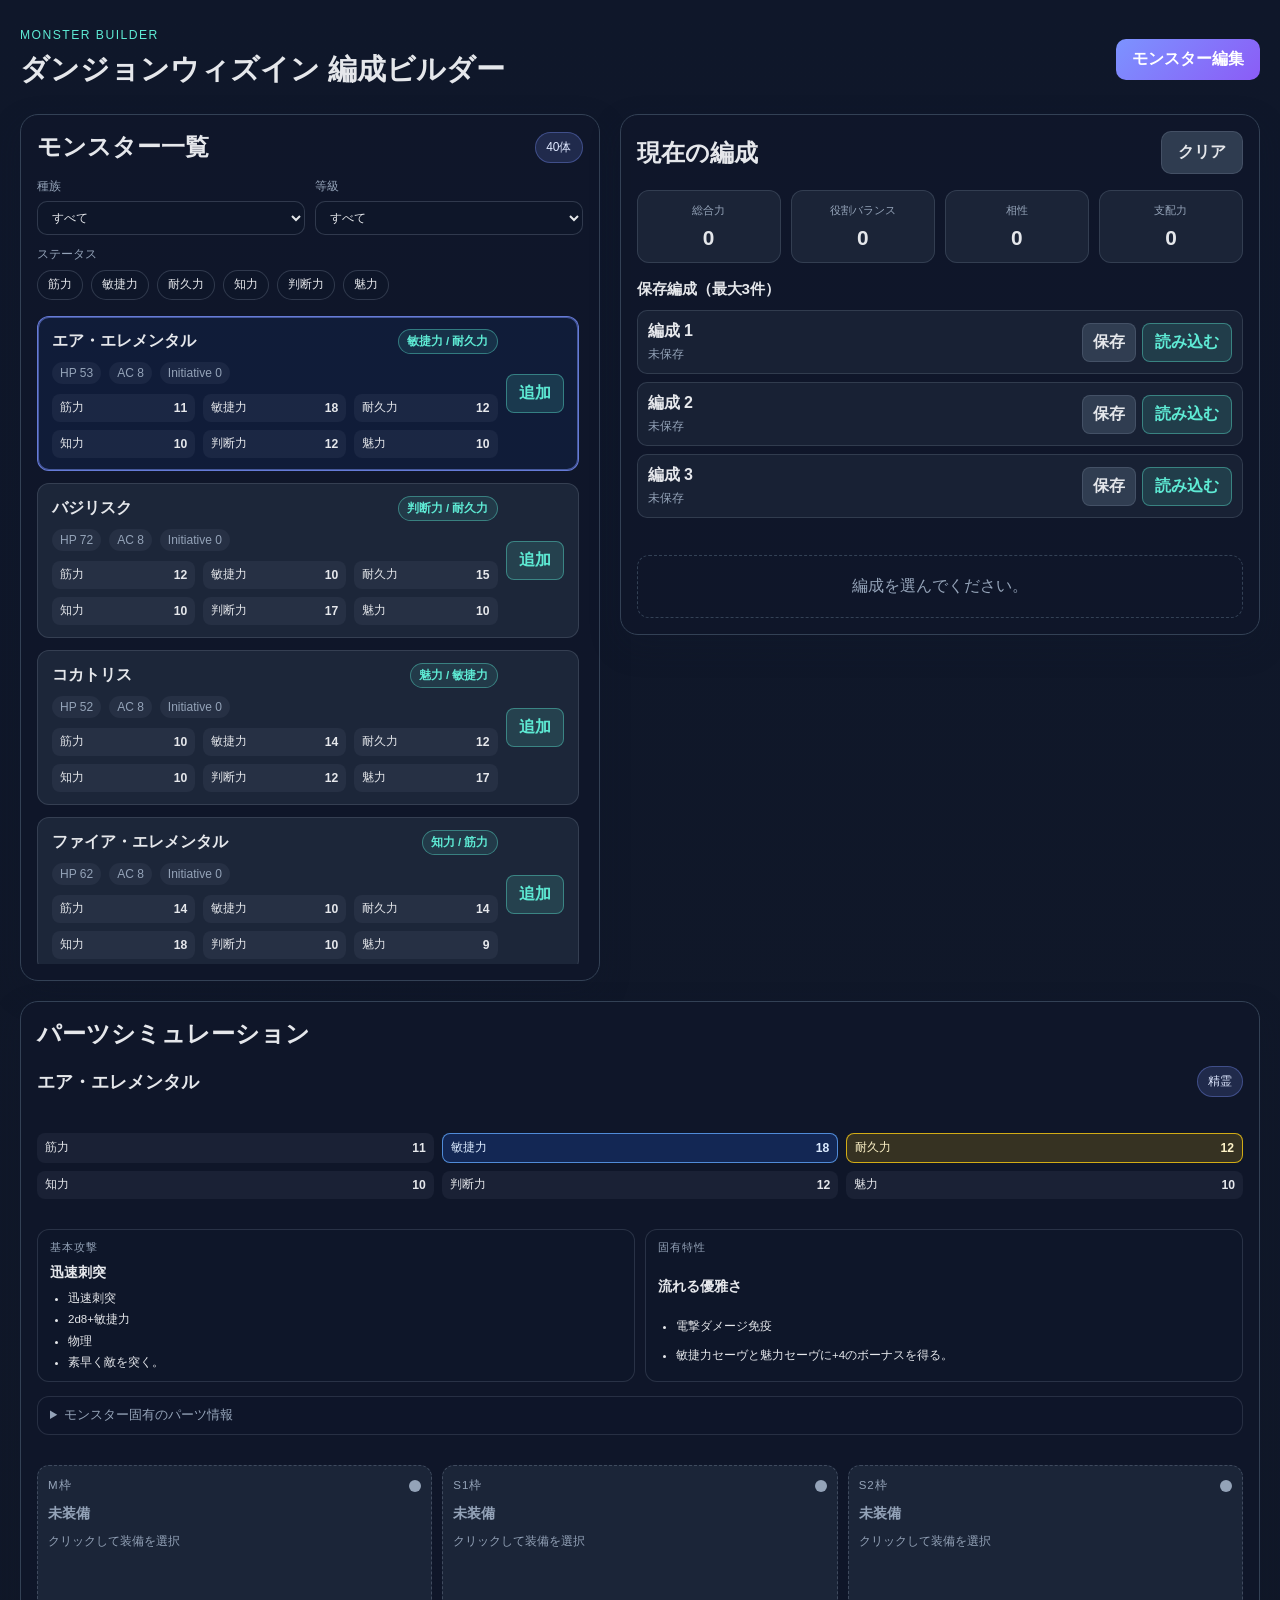
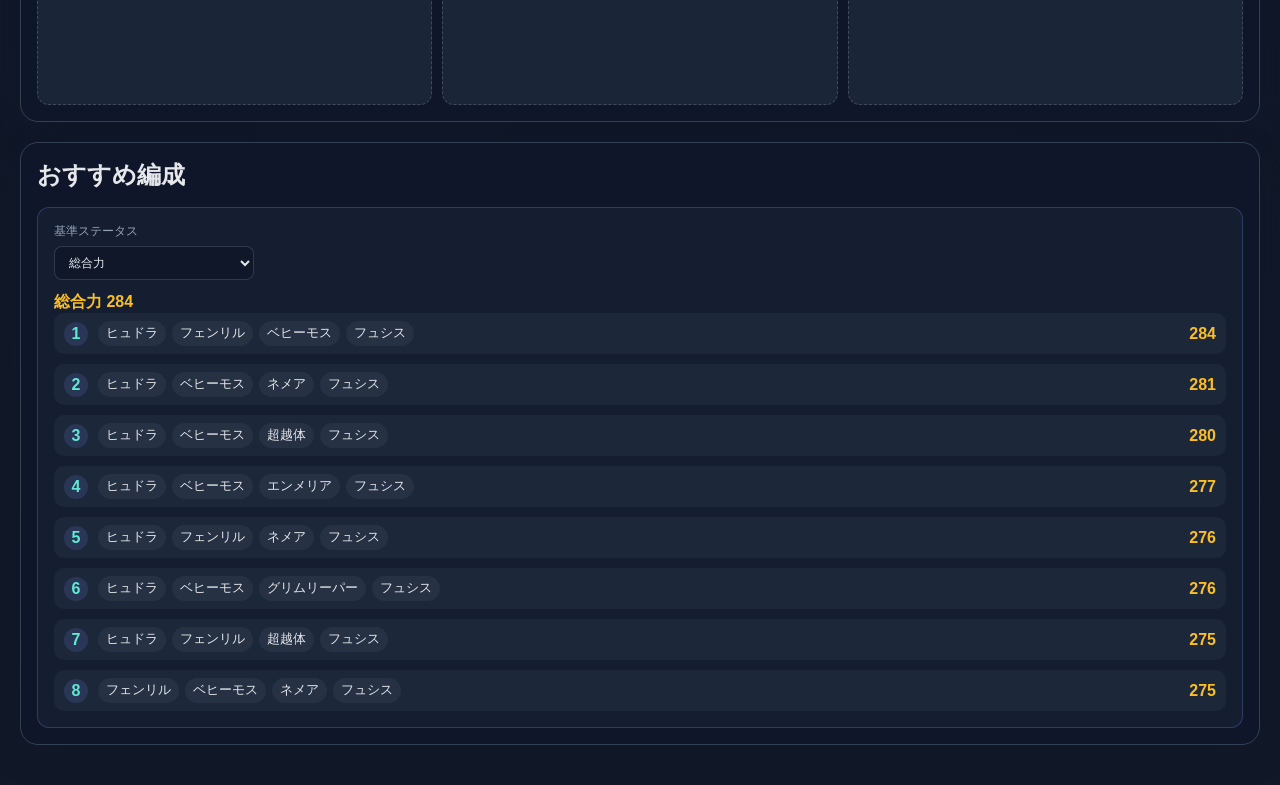
==== index.html @ 1ace2f13 "Add files via upload 初回コミット" ====
<!DOCTYPE html>
<html lang="ja">
  <head>
    <meta charset="UTF-8" />
    <meta name="viewport" content="width=device-width, initial-scale=1.0" />
    <title>ダンジョンウィズイン 編成ビルダー</title>
    <link rel="stylesheet" href="styles.css" />
  </head>
  <body>
    <div class="page-shell">
      <header class="topbar">
        <div>
          <p class="eyebrow">Monster Builder</p>
          <h1>ダンジョンウィズイン 編成ビルダー</h1>
        </div>
        <a href="monster-editor.html" class="primary-btn editor-link">モンスター編集</a>
      </header>

      <main class="layout">
        <section class="panel roster-panel">
          <div class="panel-header">
            <h2>モンスター一覧</h2>
            <span id="roster-count" class="badge">0体</span>
          </div>
          <div class="roster-filters">
            <label class="filter-control">
              <span>種族</span>
              <select id="race-filter">
                <option value="all">すべて</option>
              </select>
            </label>
            <label class="filter-control">
              <span>等級</span>
              <select id="rank-filter">
                <option value="all">すべて</option>
              </select>
            </label>
          </div>
          <div class="stat-filter-box">
            <div class="stat-filter-label">ステータス</div>
            <div id="stat-filter-list" class="stat-filter-list"></div>
          </div>
          <div id="unit-list" class="unit-list"></div>
        </section>

        <section class="panel team-panel">
          <div class="panel-header">
            <h2>現在の編成</h2>
            <button id="clear-btn" class="ghost-btn">クリア</button>
          </div>

          <div class="summary-grid">
            <div class="summary-item">
              <span>総合力</span>
              <strong id="team-score">0</strong>
            </div>
            <div class="summary-item">
              <span>役割バランス</span>
              <strong id="team-balance">0</strong>
            </div>
            <div class="summary-item">
              <span>相性</span>
              <strong id="team-synergy">0</strong>
            </div>
            <div class="summary-item">
              <span>支配力</span>
              <strong id="team-control">0</strong>
            </div>
          </div>

          <div class="formation-saves">
            <h3>保存編成（最大3件）</h3>
            <div id="formation-save-list" class="formation-save-list"></div>
            <p id="formation-save-status" class="formation-save-status" role="status" aria-live="polite"></p>
          </div>

          <div id="team-list" class="team-list"></div>
        </section>

        <section class="panel sim-panel">
          <div class="panel-header">
            <h2>パーツシミュレーション</h2>
          </div>
          <div id="part-simulator" class="part-simulator"></div>
        </section>

        <div id="part-selector-modal" class="modal-backdrop hidden" aria-hidden="true"></div>

        <section class="panel suggestion-panel">
          <div class="panel-header">
            <h2>おすすめ編成</h2>
          </div>
          <div id="suggestion-result" class="suggestion-box">
            まだ候補がありません。
          </div>
        </section>
      </main>
    </div>

    <script src="rank5-data.js"></script>
    <script src="rank6-data.js"></script>
    <script src="rank7-data.js"></script>
    <script src="rank8-data.js"></script>
    <script src="rank9-data.js"></script>
    <script src="app.js"></script>
  </body>
</html>
---- styles.css ----
:root {
  --bg: #101827;
  --bg-soft: #1f2937;
  --panel: #172033;
  --panel-strong: #1d2a3d;
  --line: #334155;
  --text: #e5e7eb;
  --muted: #94a3b8;
  --primary: #7c93ff;
  --primary-2: #5eead4;
  --danger: #f87171;
  --warning: #fbbf24;
  --shadow: rgba(15, 23, 42, 0.25);
}

* {
  box-sizing: border-box;
}

body {
  margin: 0;
  font-family: "Segoe UI", "Hiragino Sans", "Yu Gothic", sans-serif;
  background: linear-gradient(180deg, #0f172a 0%, #111827 100%);
  color: var(--text);
}

button {
  border: none;
  cursor: pointer;
  font: inherit;
}

.page-shell {
  max-width: 1320px;
  margin: 0 auto;
  padding: 28px 20px 40px;
}

.topbar {
  display: flex;
  justify-content: space-between;
  align-items: center;
  gap: 12px;
  margin-bottom: 24px;
}

.eyebrow {
  margin: 0 0 8px;
  color: var(--primary-2);
  font-size: 0.76rem;
  letter-spacing: 0.12em;
  text-transform: uppercase;
}

h1,
h2,
h3,
p {
  margin: 0;
}

h1 {
  font-size: clamp(1.8rem, 2vw, 2.5rem);
}

.layout {
  display: grid;
  grid-template-columns: minmax(0, 0.95fr) minmax(0, 1.05fr);
  gap: 20px;
  align-items: start;
}

.panel {
  min-width: 0;
  background: rgba(15, 23, 42, 0.82);
  border: 1px solid var(--line);
  border-radius: 18px;
  padding: 16px;
  box-shadow: 0 12px 30px var(--shadow);
}

.sim-panel,
.suggestion-panel {
  grid-column: 1 / -1;
}

.panel-header {
  display: flex;
  justify-content: space-between;
  align-items: center;
  margin-bottom: 16px;
}

.roster-filters {
  display: grid;
  grid-template-columns: repeat(2, minmax(0, 1fr));
  gap: 10px;
  margin-bottom: 12px;
}

.stat-filter-box {
  margin-bottom: 16px;
}

.stat-filter-label {
  color: var(--muted);
  font-size: 0.72rem;
  margin-bottom: 8px;
}

.stat-filter-list {
  display: flex;
  flex-wrap: wrap;
  gap: 8px;
}

.stat-chip {
  padding: 6px 10px;
  border-radius: 999px;
  border: 1px solid rgba(148, 163, 184, 0.25);
  background: rgba(15, 23, 42, 0.9);
  color: var(--text);
  font-size: 0.74rem;
}

.stat-chip.selected {
  background: rgba(124, 147, 255, 0.2);
  border-color: rgba(124, 147, 255, 0.5);
  color: #dfe8ff;
}

.filter-control {
  display: flex;
  flex-direction: column;
  gap: 6px;
  color: var(--muted);
  font-size: 0.74rem;
}

.filter-control select {
  width: 100%;
  background: rgba(15, 23, 42, 0.9);
  border: 1px solid rgba(148, 163, 184, 0.25);
  border-radius: 10px;
  color: var(--text);
  padding: 8px 10px;
  font: inherit;
}

.badge {
  display: inline-flex;
  align-items: center;
  justify-content: center;
  background: rgba(124, 147, 255, 0.16);
  border: 1px solid rgba(124, 147, 255, 0.35);
  color: #dfe8ff;
  border-radius: 999px;
  padding: 6px 10px;
  font-size: 0.75rem;
}

.unit-list,
.team-list {
  display: grid;
  gap: 12px;
}

.unit-list {
  max-height: 72vh;
  overflow-y: auto;
  padding-right: 4px;
}

.unit-card,
.team-member,
.part-card {
  background: rgba(30, 41, 59, 0.9);
  border: 1px solid rgba(148, 163, 184, 0.2);
  border-radius: 12px;
  padding: 12px 14px;
}

.unit-card {
  display: grid;
  grid-template-columns: 1fr auto;
  gap: 8px;
  align-items: center;
}

.unit-card.active,
.team-member.active {
  border-color: rgba(124, 147, 255, 0.8);
  box-shadow: inset 0 0 0 1px rgba(124, 147, 255, 0.5);
  background: rgba(37, 99, 235, 0.08);
}

.unit-head {
  display: flex;
  justify-content: space-between;
  align-items: center;
  gap: 12px;
  margin-bottom: 8px;
}

.unit-name {
  font-weight: 700;
  font-size: 1rem;
}

.role-pill {
  display: inline-flex;
  align-items: center;
  border-radius: 999px;
  padding: 4px 8px;
  font-size: 0.72rem;
  font-weight: 600;
  background: rgba(94, 234, 212, 0.1);
  border: 1px solid rgba(94, 234, 212, 0.4);
  color: var(--primary-2);
}

.unit-stats {
  display: flex;
  flex-wrap: wrap;
  gap: 8px;
  color: var(--muted);
  font-size: 0.75rem;
}

.unit-stats span {
  background: rgba(148, 163, 184, 0.08);
  border-radius: 999px;
  padding: 4px 8px;
}

.ability-grid {
  display: grid;
  grid-template-columns: repeat(3, minmax(0, 1fr));
  gap: 8px;
  margin-top: 10px;
}

.ability-item {
  display: flex;
  justify-content: space-between;
  align-items: center;
  gap: 8px;
  padding: 6px 8px;
  border-radius: 8px;
  background: rgba(148, 163, 184, 0.08);
  color: var(--text);
  font-size: 0.74rem;
}

.ability-item.top-stat {
  border: 1px solid rgba(96, 165, 250, 0.8);
  background: rgba(37, 99, 235, 0.22);
  color: #dbeafe;
}

.ability-item.second-stat {
  border: 1px solid rgba(250, 204, 21, 0.8);
  background: rgba(234, 179, 8, 0.18);
  color: #fef3c7;
}

.ability-item strong {
  font-size: 0.76rem;
}

.primary-btn,
.ghost-btn,
.add-btn,
.remove-btn {
  transition: transform 0.2s ease, opacity 0.2s ease;
}

.primary-btn,
.ghost-btn {
  padding: 10px 16px;
  border-radius: 10px;
  font-weight: 600;
}

.editor-link {
  display: inline-flex;
  align-items: center;
  justify-content: center;
  text-decoration: none;
}

.topbar-actions {
  display: flex;
  flex-wrap: wrap;
  justify-content: flex-end;
  gap: 10px;
  align-items: center;
}

.data-transfer-status {
  min-height: 1.2em;
  margin: -12px 0 16px;
  color: var(--primary-2);
  font-size: 0.85rem;
}

.data-transfer-status.error {
  color: #fecaca;
}

.small-btn {
  padding: 7px 10px;
  border-radius: 8px;
}

.editor-layout {
  display: grid;
  grid-template-columns: 280px minmax(0, 1fr);
  gap: 20px;
}

.editor-sidebar,
.editor-main {
  min-height: 500px;
}

.monster-list {
  display: grid;
  gap: 10px;
}

.monster-list-item {
  width: 100%;
  text-align: left;
  background: rgba(30, 41, 59, 0.9);
  border: 1px solid rgba(148, 163, 184, 0.2);
  border-radius: 10px;
  padding: 10px 12px;
  color: var(--text);
  display: grid;
  gap: 4px;
}

.monster-list-item.selected {
  border-color: rgba(124, 147, 255, 0.8);
  background: rgba(37, 99, 235, 0.12);
}

.monster-list-item small {
  color: var(--muted);
}

.editor-form {
  display: grid;
  gap: 18px;
}

.editor-form-grid {
  display: grid;
  grid-template-columns: repeat(2, minmax(0, 1fr));
  gap: 12px;
}

.editor-form-grid.six-col {
  grid-template-columns: repeat(3, minmax(0, 1fr));
}

.editor-form label {
  display: grid;
  gap: 8px;
  color: var(--muted);
  font-size: 0.74rem;
}

.editor-form input,
.editor-form textarea,
.editor-form select {
  width: 100%;
  background: rgba(15, 23, 42, 0.9);
  border: 1px solid rgba(148, 163, 184, 0.25);
  border-radius: 10px;
  color: var(--text);
  padding: 9px 10px;
  font: inherit;
  resize: vertical;
}

.editor-form .full-width {
  grid-column: 1 / -1;
}

.editor-section {
  border: 1px solid rgba(148, 163, 184, 0.2);
  border-radius: 12px;
  background: rgba(15, 23, 42, 0.7);
  padding: 14px;
  display: grid;
  gap: 12px;
}

.editor-section h3,
.part-editor-block h5 {
  margin: 0;
}

.part-editor-block {
  display: grid;
  gap: 8px;
  border-top: 1px solid rgba(148, 163, 184, 0.18);
  margin-top: 8px;
  padding-top: 14px;
}

.parts-editor-grid {
  display: grid;
  grid-template-columns: minmax(0, 1fr);
  gap: 18px;
}

.part-block {
  display: grid;
  gap: 8px;
}

.part-fields-grid {
  grid-template-columns: repeat(2, minmax(0, 1fr));
}

.part-input-section {
  display: grid;
  gap: 8px;
}

.part-input-header {
  display: flex;
  align-items: center;
  justify-content: space-between;
  gap: 10px;
}

.part-dynamic-rows,
.part-damage-rows,
.part-extra-list {
  display: grid;
  gap: 8px;
}

.part-dynamic-row {
  display: grid;
  grid-template-columns: minmax(0, 1fr) minmax(90px, 0.45fr) auto;
  align-items: center;
  gap: 8px;
}

.part-damage-row {
  display: grid;
  gap: 8px;
  border: 1px solid rgba(148, 163, 184, 0.16);
  border-radius: 10px;
  padding: 10px;
}

.part-effect-row {
  display: grid;
  grid-template-columns: minmax(0, 1fr) minmax(0, 0.6fr) auto;
  align-items: end;
  gap: 8px;
}

.part-effect-row label:only-of-type {
  grid-column: 1 / -2;
}

.part-input-hint {
  margin: 0;
  color: var(--muted);
  font-size: 0.75rem;
}

.part-extra-fields {
  border-top: 1px solid rgba(148, 163, 184, 0.16);
  padding-top: 10px;
}

.part-extra-fields summary {
  cursor: pointer;
  color: var(--muted);
  font-size: 0.8rem;
}

.part-extra-list {
  margin: 10px 0;
}

.part-extra-row {
  display: grid;
  grid-template-columns: minmax(100px, 0.7fr) minmax(100px, 0.6fr) minmax(0, 1fr) auto;
  align-items: start;
  gap: 8px;
}

.part-extra-row [aria-invalid="true"] {
  border-color: #f87171;
}

.hidden {
  display: none !important;
}

.primary-btn {
  background: linear-gradient(135deg, var(--primary), #8b5cf6);
  color: white;
}

.ghost-btn {
  background: rgba(51, 65, 85, 0.9);
  color: var(--text);
  border: 1px solid rgba(148, 163, 184, 0.2);
}

.add-btn,
.remove-btn {
  padding: 8px 12px;
  border-radius: 8px;
  font-weight: 600;
}

.add-btn {
  background: rgba(94, 234, 212, 0.14);
  color: var(--primary-2);
  border: 1px solid rgba(94, 234, 212, 0.4);
}

.remove-btn {
  background: rgba(248, 113, 113, 0.1);
  color: #fecaca;
  border: 1px solid rgba(248, 113, 113, 0.35);
}

.primary-btn:hover,
.ghost-btn:hover,
.add-btn:hover,
.remove-btn:hover {
  transform: translateY(-1px);
}

.summary-grid {
  display: grid;
  grid-template-columns: repeat(4, minmax(0, 1fr));
  gap: 10px;
  margin-bottom: 16px;
}

.summary-item {
  background: rgba(30, 41, 59, 0.8);
  border: 1px solid rgba(148, 163, 184, 0.2);
  border-radius: 12px;
  padding: 12px 10px;
  text-align: center;
}

.summary-item span {
  display: block;
  font-size: 0.7rem;
  color: var(--muted);
  margin-bottom: 8px;
}

.summary-item strong {
  font-size: 1.3rem;
}

.formation-saves {
  margin-bottom: 16px;
}

.formation-saves h3 {
  margin: 0 0 10px;
  font-size: 0.95rem;
}

.formation-save-list {
  display: grid;
  gap: 8px;
}

.formation-save-slot {
  display: flex;
  justify-content: space-between;
  align-items: center;
  gap: 12px;
  padding: 10px;
  border: 1px solid rgba(148, 163, 184, 0.2);
  border-radius: 10px;
  background: rgba(30, 41, 59, 0.65);
}

.formation-save-details {
  display: flex;
  flex-direction: column;
  gap: 4px;
  min-width: 0;
}

.formation-save-details span,
.formation-save-status {
  color: var(--muted);
  font-size: 0.75rem;
}

.formation-save-details span {
  overflow-wrap: anywhere;
}

.formation-save-actions {
  display: flex;
  flex-shrink: 0;
  gap: 6px;
}

.formation-save-status {
  min-height: 1.1em;
  margin: 8px 0 0;
}

.formation-save-status.error {
  color: #fecaca;
}

.team-member {
  display: flex;
  justify-content: space-between;
  align-items: center;
  gap: 10px;
}

.member-meta {
  display: flex;
  flex-direction: column;
  gap: 4px;
}

.member-role {
  color: var(--muted);
  font-size: 0.75rem;
}

.empty-team {
  padding: 20px 14px;
  border: 1px dashed var(--line);
  border-radius: 12px;
  color: var(--muted);
  text-align: center;
}

.part-simulator {
  display: grid;
  gap: 14px;
}

.monster-sim-header {
  display: flex;
  justify-content: space-between;
  align-items: center;
  gap: 12px;
  margin-bottom: 12px;
}

.monster-sim-name {
  font-size: 1.1rem;
  font-weight: 700;
}

.feature-blocks {
  display: grid;
  grid-template-columns: repeat(2, minmax(0, 1fr));
  gap: 10px;
  margin-top: 16px;
}

.feature-card {
  background: rgba(15, 23, 42, 0.9);
  border: 1px solid rgba(148, 163, 184, 0.2);
  border-radius: 12px;
  padding: 10px 12px;
  display: grid;
  gap: 8px;
}

.feature-title {
  color: var(--muted);
  font-size: 0.7rem;
  letter-spacing: 0.08em;
  text-transform: uppercase;
}

.feature-name {
  font-size: 0.9rem;
  font-weight: 700;
}

.feature-list {
  margin: 0;
  padding-left: 18px;
  display: grid;
  gap: 4px;
  color: var(--text);
  font-size: 0.72rem;
  line-height: 1.5;
}

.native-parts {
  border: 1px solid rgba(148, 163, 184, 0.18);
  border-radius: 12px;
  background: rgba(15, 23, 42, 0.55);
}

.native-parts > summary {
  padding: 10px 12px;
  color: var(--muted);
  font-size: 0.8rem;
  cursor: pointer;
}

.native-parts-content {
  display: grid;
  gap: 12px;
  padding: 0 12px 12px;
}

.native-part-group {
  display: grid;
  gap: 8px;
}

.native-part-group h4 {
  margin: 0;
  color: var(--primary-2);
  font-size: 0.78rem;
}

.native-part-card {
  display: grid;
  gap: 8px;
  padding: 10px;
  border: 1px solid rgba(148, 163, 184, 0.14);
  border-radius: 10px;
  background: rgba(30, 41, 59, 0.52);
}

.native-part-card h5 {
  margin: 0;
  font-size: 0.82rem;
}

.native-part-field {
  display: grid;
  grid-template-columns: 52px minmax(0, 1fr);
  gap: 8px;
  color: var(--text);
  font-size: 0.74rem;
  line-height: 1.5;
}

.native-part-field > span {
  color: var(--muted);
}

.native-part-field p {
  margin: 0 0 4px;
}

.native-part-field p:last-child {
  margin-bottom: 0;
}

.native-part-tags {
  display: flex;
  flex-wrap: wrap;
  gap: 5px;
}

.native-part-empty {
  color: var(--muted);
  font-size: 0.74rem;
}

.slot-row {
  display: grid;
  grid-template-columns: 1fr 1fr 1fr;
  gap: 10px;
  margin-top: 16px;
}

.slot-button {
  min-height: 240px;
  border: 1px dashed rgba(124, 147, 255, 0.5);
  border-radius: 12px;
  background: rgba(15, 23, 42, 0.9);
  color: var(--text);
  text-align: left;
  padding: 12px 10px;
  display: flex;
  flex-direction: column;
  justify-content: flex-start;
  gap: 10px;
  cursor: pointer;
}

.slot-head-row {
  display: flex;
  align-items: center;
  justify-content: space-between;
  gap: 10px;
}

.slot-label {
  color: var(--muted);
  font-size: 0.72rem;
  letter-spacing: 0.08em;
}

.slot-name {
  font-size: 0.9rem;
  font-weight: 700;
  line-height: 1.4;
}

.slot-detail-box,
.slot-tag-box {
  display: grid;
  gap: 6px;
}

.slot-detail-label {
  color: var(--muted);
  font-size: 0.68rem;
  letter-spacing: 0.05em;
}

.slot-detail-list {
  margin: 0;
  padding-left: 18px;
  color: var(--text);
  font-size: 0.72rem;
  line-height: 1.5;
  display: grid;
  gap: 3px;
}

.slot-empty-note {
  color: var(--muted);
  font-size: 0.74rem;
  line-height: 1.5;
}

.tag-list {
  display: flex;
  flex-wrap: wrap;
  gap: 6px;
}

.tag-item {
  display: inline-flex;
  align-items: center;
  padding: 3px 7px;
  border-radius: 999px;
  background: rgba(148, 163, 184, 0.08);
  border: 1px solid rgba(148, 163, 184, 0.18);
  color: var(--text);
  font-size: 0.68rem;
}

.slot-button.empty {
  border-style: dashed;
  color: var(--muted);
}

.slot-button.blue {
  border-color: rgba(96, 165, 250, 0.8);
  background: rgba(37, 99, 235, 0.12);
}

.slot-button.yellow {
  border-color: rgba(250, 204, 21, 0.8);
  background: rgba(234, 179, 8, 0.12);
}

.slot-button.red {
  border-color: rgba(248, 113, 113, 0.8);
  background: rgba(239, 68, 68, 0.12);
}

.slot-button.neutral {
  border-color: rgba(148, 163, 184, 0.3);
  background: rgba(30, 41, 59, 0.85);
}

.slot-color-dot {
  width: 12px;
  height: 12px;
  border-radius: 50%;
  display: inline-block;
}

.slot-color-dot.blue { background: #60a5fa; }
.slot-color-dot.yellow { background: #facc15; }
.slot-color-dot.red { background: #f87171; }
.slot-color-dot.neutral { background: #94a3b8; }

.modal-backdrop {
  position: fixed;
  inset: 0;
  background: rgba(15, 23, 42, 0.72);
  display: flex;
  align-items: center;
  justify-content: center;
  padding: 24px;
  z-index: 100;
}

.modal-backdrop.hidden {
  display: none;
}

.modal-panel {
  width: min(820px, 92vw);
  max-height: 82vh;
  overflow: auto;
  background: rgba(15, 23, 42, 0.98);
  border: 1px solid rgba(148, 163, 184, 0.25);
  border-radius: 18px;
  box-shadow: 0 20px 50px rgba(15, 23, 42, 0.55);
  padding: 18px;
}

.modal-header {
  display: flex;
  justify-content: space-between;
  align-items: center;
  gap: 12px;
  margin-bottom: 16px;
}

.modal-header h3 {
  margin: 0;
  font-size: 1.1rem;
}

.part-sort-controls {
  display: flex;
  flex-wrap: wrap;
  align-items: center;
  gap: 8px;
  margin: -4px 0 14px;
}

.part-sort-label {
  color: var(--muted);
  font-size: 0.78rem;
  margin-right: 2px;
}

.part-sort-button,
.part-sort-reset {
  border: 1px solid rgba(148, 163, 184, 0.28);
  border-radius: 999px;
  padding: 6px 10px;
  background: rgba(51, 65, 85, 0.65);
  color: var(--text);
  font-size: 0.76rem;
  cursor: pointer;
}

.part-sort-button.active {
  border-color: rgba(96, 165, 250, 0.85);
  background: rgba(37, 99, 235, 0.28);
  color: #dbeafe;
}

.part-sort-reset {
  color: var(--muted);
}

.close-btn {
  background: rgba(51, 65, 85, 0.9);
  color: var(--text);
  border: 1px solid rgba(148, 163, 184, 0.2);
  border-radius: 8px;
  padding: 8px 10px;
}

.part-modal-list {
  display: grid;
  grid-template-columns: repeat(auto-fit, minmax(220px, 1fr));
  gap: 12px;
}

.part-card {
  border: 1px solid rgba(148, 163, 184, 0.25);
  background: rgba(15, 23, 42, 0.9);
  border-radius: 12px;
  padding: 12px 14px;
}

.part-card.blue {
  border-color: rgba(96, 165, 250, 0.8);
  background: rgba(37, 99, 235, 0.12);
}

.part-card.yellow {
  border-color: rgba(250, 204, 21, 0.8);
  background: rgba(234, 179, 8, 0.12);
}

.part-card.red {
  border-color: rgba(248, 113, 113, 0.8);
  background: rgba(239, 68, 68, 0.12);
}

.part-card.neutral {
  border-color: rgba(148, 163, 184, 0.3);
  background: rgba(30, 41, 59, 0.85);
}

.part-card-header {
  display: flex;
  justify-content: space-between;
  align-items: center;
  gap: 8px;
  margin-bottom: 8px;
}

.part-card-header strong {
  font-size: 0.95rem;
}

.part-fit {
  display: inline-flex;
  align-items: center;
  justify-content: center;
  min-width: 52px;
  padding: 4px 8px;
  border-radius: 999px;
  font-size: 0.7rem;
  font-weight: 700;
  color: white;
}

.part-card.blue .part-fit {
  background: rgba(59, 130, 246, 0.9);
}

.part-card.yellow .part-fit {
  background: rgba(234, 179, 8, 0.9);
  color: #1f2937;
}

.part-card.red .part-fit {
  background: rgba(239, 68, 68, 0.9);
}

.part-card.neutral .part-fit {
  background: rgba(148, 163, 184, 0.7);
}

.part-meta {
  display: flex;
  flex-wrap: wrap;
  gap: 6px;
  margin-bottom: 8px;
}

.part-badge {
  background: rgba(148, 163, 184, 0.08);
  border-radius: 999px;
  padding: 4px 8px;
  font-size: 0.68rem;
  color: var(--muted);
}

.part-picker-effects {
  display: grid;
  gap: 6px;
  margin-top: 10px;
  color: var(--text);
  font-size: 0.76rem;
  line-height: 1.5;
}

.part-picker-effects p {
  margin: 0;
}

.part-effects {
  margin: 0;
  padding-left: 18px;
  color: var(--text);
  font-size: 0.76rem;
  line-height: 1.5;
}

.part-card button {
  margin-top: 10px;
  width: 100%;
  border-radius: 8px;
  padding: 8px 10px;
  background: rgba(124, 147, 255, 0.14);
  color: #dfe8ff;
  border: 1px solid rgba(124, 147, 255, 0.35);
}

.suggestion-box {
  min-height: 220px;
  padding: 16px;
  border-radius: 12px;
  background: rgba(23, 32, 51, 0.85);
  border: 1px solid rgba(124, 147, 255, 0.25);
}

.suggestion-team {
  display: grid;
  gap: 10px;
}

.suggestion-member {
  display: flex;
  justify-content: space-between;
  align-items: center;
  padding: 8px 10px;
  border-radius: 10px;
  background: rgba(30, 41, 59, 0.9);
}

.score-highlight {
  color: var(--warning);
  font-weight: 700;
}

.suggestion-controls {
  display: flex;
  flex-direction: column;
  gap: 6px;
  margin-bottom: 12px;
  color: var(--muted);
  font-size: 0.74rem;
}

.suggestion-controls select {
  width: min(200px, 100%);
  background: rgba(15, 23, 42, 0.9);
  border: 1px solid rgba(148, 163, 184, 0.25);
  border-radius: 8px;
  color: var(--text);
  padding: 8px 10px;
  font: inherit;
}

.ranking-item {
  display: grid;
  grid-template-columns: auto 1fr auto;
  align-items: center;
  gap: 10px;
}

.ranking-rank {
  display: inline-flex;
  align-items: center;
  justify-content: center;
  width: 24px;
  height: 24px;
  border-radius: 50%;
  background: rgba(124, 147, 255, 0.14);
  color: var(--primary-2);
  font-weight: 700;
}

.suggestion-member-name-group {
  display: flex;
  flex-wrap: wrap;
  gap: 6px;
}

.suggestion-member-name {
  font-size: 0.8rem;
  color: var(--text);
  background: rgba(148, 163, 184, 0.08);
  border-radius: 999px;
  padding: 4px 8px;
}

.metric-value {
  color: var(--warning);
  font-weight: 700;
}

@media (max-width: 1200px) {
  .layout {
    grid-template-columns: 1fr;
  }

  .sim-panel,
  .suggestion-panel {
    grid-column: auto;
  }

  .topbar {
    flex-direction: column;
    align-items: flex-start;
  }
}

@media (max-width: 640px) {
  .parts-editor-grid,
  .part-fields-grid {
    grid-template-columns: 1fr;
  }

  .part-dynamic-row,
  .part-effect-row,
  .part-extra-row {
    grid-template-columns: minmax(0, 1fr);
  }

  .part-effect-row label:only-of-type {
    grid-column: 1;
  }
}
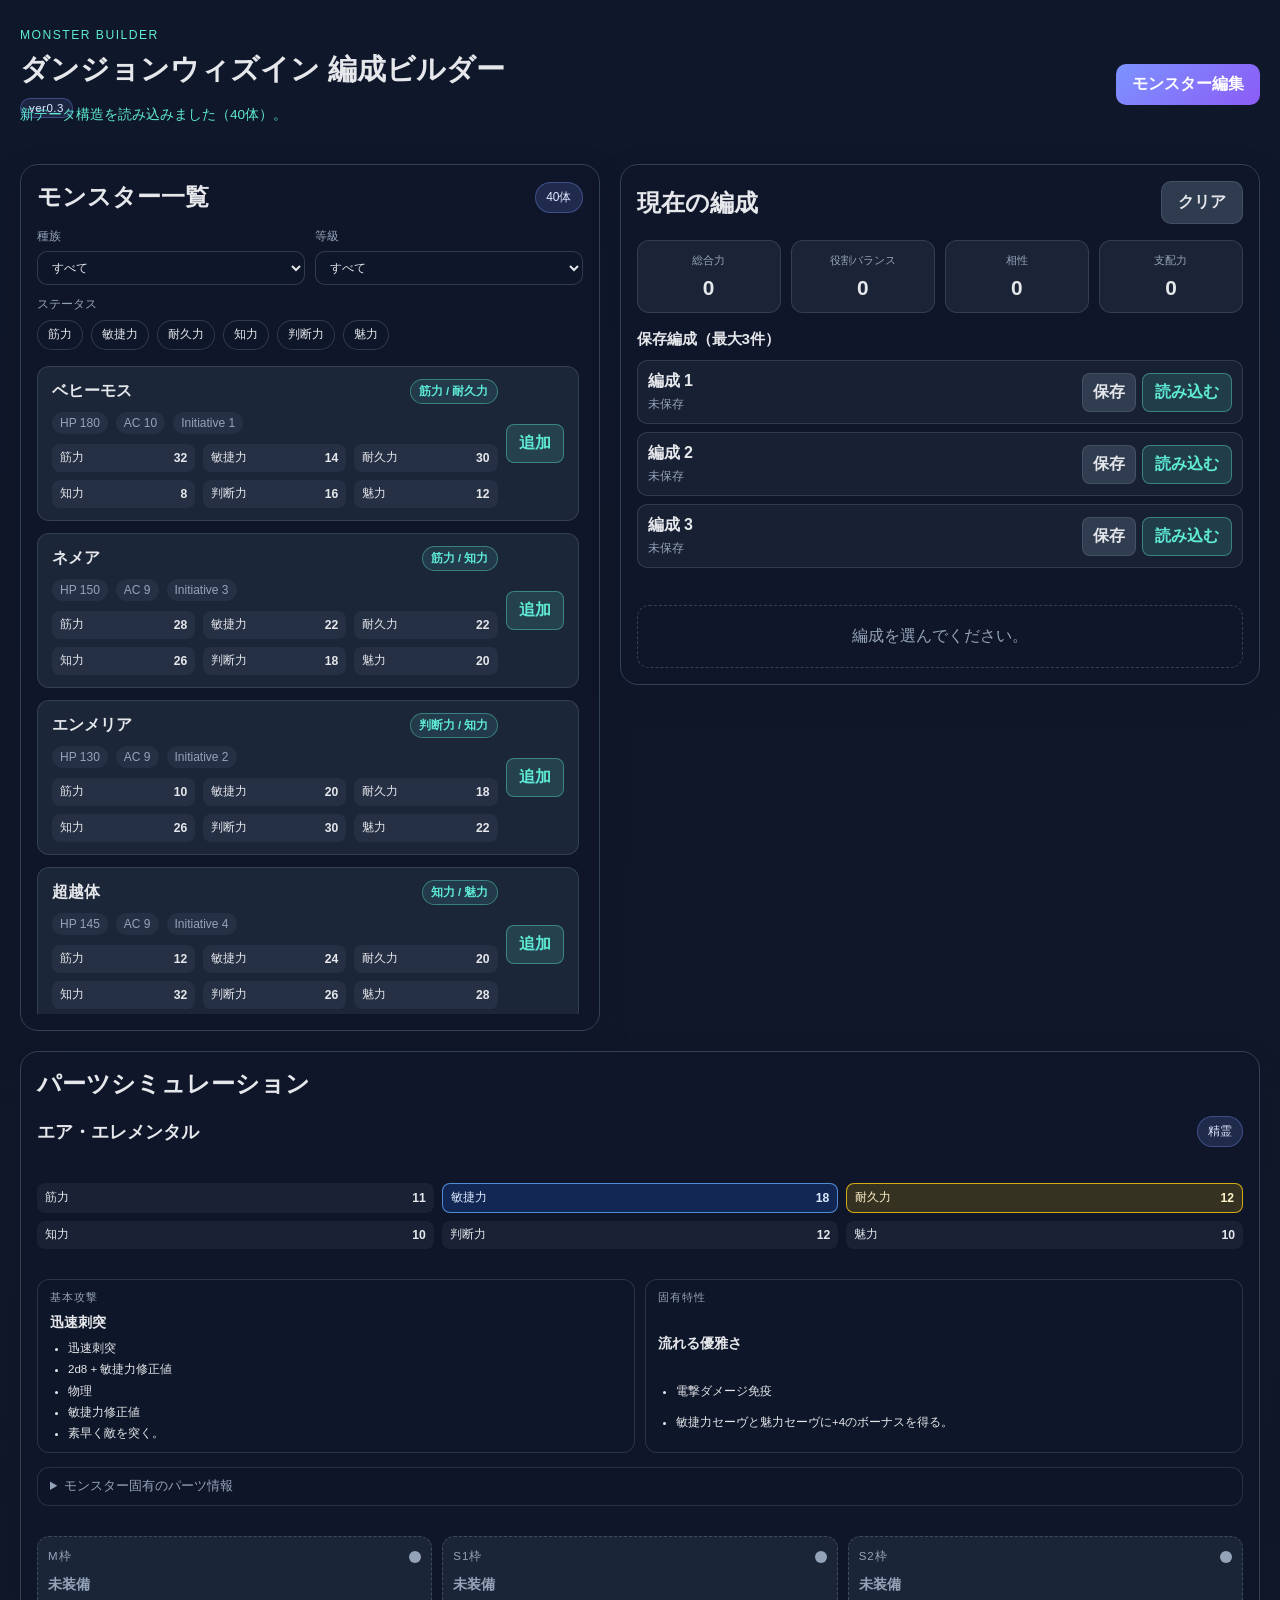
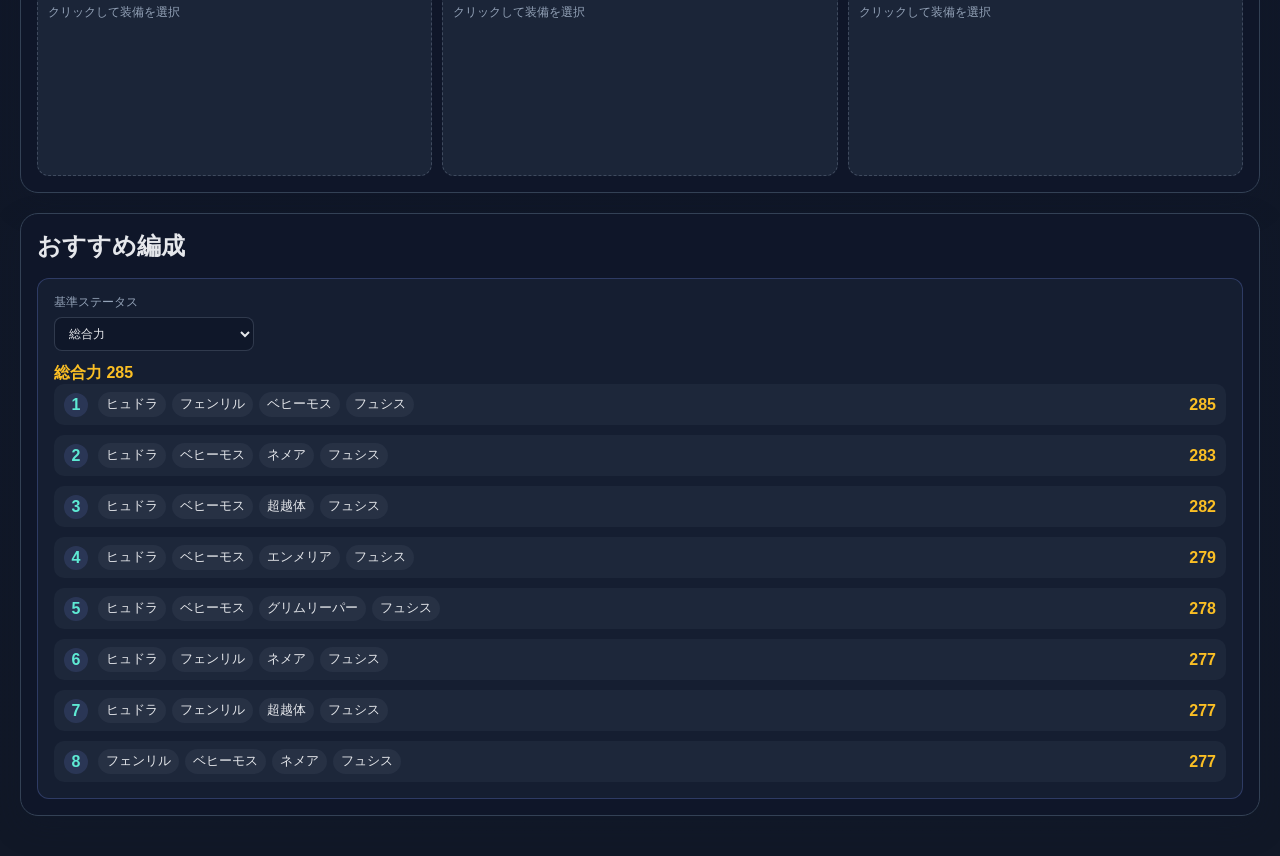
==== commit dd17c78e: "feat:v0.3 データ構造の改修を実施。" ====
--- a/index.html
+++ b/index.html
@@ -12,6 +12,8 @@
         <div>
           <p class="eyebrow">Monster Builder</p>
           <h1>ダンジョンウィズイン 編成ビルダー</h1>
+          <p class="app-version" data-app-version></p>
+          <p id="schema-load-status" class="data-transfer-status" role="status" aria-live="polite"></p>
         </div>
         <a href="monster-editor.html" class="primary-btn editor-link">モンスター編集</a>
       </header>
@@ -97,11 +99,20 @@
       </main>
     </div>
 
-    <script src="rank5-data.js"></script>
-    <script src="rank6-data.js"></script>
-    <script src="rank7-data.js"></script>
-    <script src="rank8-data.js"></script>
-    <script src="rank9-data.js"></script>
-    <script src="app.js"></script>
+    <script src="app-version.js"></script>
+    <script src="schema-data.js"></script>
+    <script type="module">
+      try {
+        await window.MonsterSchema.initialize();
+        document.getElementById('schema-load-status').textContent =
+          `新データ構造を読み込みました（${window.MonsterSchema.schema.monsters.length}体）。`;
+        await import('./app.js');
+      } catch (error) {
+        console.error('Failed to initialize the new monster schema.', error);
+        const status = document.getElementById('schema-load-status');
+        status.textContent = `モンスターデータを読み込めませんでした：${error.message}`;
+        status.classList.add('error');
+      }
+    </script>
   </body>
 </html>
--- a/styles.css
+++ b/styles.css
@@ -59,6 +59,18 @@
   margin: 0;
 }
 
+.app-version {
+  display: inline-flex;
+  margin-top: 8px;
+  padding: 3px 8px;
+  border: 1px solid rgba(124, 147, 255, 0.35);
+  border-radius: 999px;
+  background: rgba(124, 147, 255, 0.12);
+  color: #dfe8ff;
+  font-size: 0.72rem;
+  letter-spacing: 0.04em;
+}
+
 h1 {
   font-size: clamp(1.8rem, 2vw, 2.5rem);
 }
@@ -327,6 +339,10 @@
 .monster-list {
   display: grid;
   gap: 10px;
+  max-height: clamp(180px, calc(100vh - 260px), 640px);
+  overflow-y: auto;
+  overscroll-behavior: contain;
+  padding-right: 6px;
 }
 
 .monster-list-item {
@@ -961,6 +977,24 @@
   margin-right: 2px;
 }
 
+.part-rank-filter {
+  display: inline-flex;
+  align-items: center;
+  gap: 8px;
+  margin: 0 0 14px;
+  color: var(--muted);
+  font-size: 0.8rem;
+}
+
+.part-rank-filter select {
+  min-width: 120px;
+  border: 1px solid rgba(148, 163, 184, 0.28);
+  border-radius: 8px;
+  padding: 7px 10px;
+  background: rgba(51, 65, 85, 0.65);
+  color: var(--text);
+}
+
 .part-sort-button,
 .part-sort-reset {
   border: 1px solid rgba(148, 163, 184, 0.28);
@@ -1194,6 +1228,206 @@
   font-weight: 700;
 }
 
+.schema-field {
+  display: grid;
+  gap: 8px;
+  color: var(--muted);
+  font-size: 0.74rem;
+}
+
+.schema-field input,
+.schema-field textarea,
+.schema-field select {
+  width: 100%;
+  background: rgba(15, 23, 42, 0.9);
+  border: 1px solid rgba(148, 163, 184, 0.25);
+  border-radius: 10px;
+  color: var(--text);
+  padding: 9px 10px;
+  font: inherit;
+  resize: vertical;
+}
+
+.schema-field input[readonly] {
+  opacity: 0.7;
+}
+
+.schema-vocabulary-row {
+  display: flex;
+  align-items: stretch;
+  gap: 8px;
+}
+
+.schema-vocabulary-row select,
+.schema-vocabulary-row input {
+  min-width: 0;
+  flex: 1;
+}
+
+.schema-vocabulary-custom {
+  margin-top: 2px;
+}
+
+.schema-vocabulary-values {
+  display: flex;
+  flex-wrap: wrap;
+  gap: 6px;
+}
+
+.schema-vocabulary-chip {
+  display: inline-flex;
+  align-items: center;
+  gap: 6px;
+  padding: 4px 8px;
+  border: 1px solid rgba(148, 163, 184, 0.25);
+  border-radius: 999px;
+  color: var(--text);
+  background: rgba(148, 163, 184, 0.08);
+}
+
+.schema-vocabulary-chip button {
+  padding: 0;
+  border: 0;
+  color: var(--muted);
+  background: transparent;
+  font: inherit;
+  cursor: pointer;
+}
+
+.schema-stat-grid {
+  width: 100%;
+}
+
+.schema-ability-fields {
+  display: grid;
+  grid-template-columns: repeat(2, minmax(0, 1fr));
+  gap: 12px;
+  grid-column: 1 / -1;
+}
+
+.schema-ability-fields > .full-width {
+  grid-column: 1 / -1;
+}
+
+.schema-structured-editor {
+  display: grid;
+  gap: 12px;
+  grid-column: 1 / -1;
+  padding: 14px;
+  border: 1px solid rgba(148, 163, 184, 0.2);
+  border-radius: 12px;
+  background: rgba(15, 23, 42, 0.42);
+}
+
+.schema-structured-editor h4,
+.schema-structured-list h5 {
+  margin: 0;
+  color: var(--text);
+}
+
+.schema-editor-help,
+.schema-legacy-note {
+  margin: 0;
+  line-height: 1.5;
+}
+
+.schema-structured-grid,
+.schema-structured-rows {
+  display: grid;
+  gap: 10px;
+}
+
+.schema-structured-grid {
+  grid-template-columns: repeat(2, minmax(0, 1fr));
+}
+
+.schema-structured-list {
+  display: grid;
+  gap: 8px;
+}
+
+.schema-structured-row {
+  display: grid;
+  grid-template-columns: minmax(0, 1fr) minmax(100px, 0.5fr) auto;
+  align-items: end;
+  gap: 8px;
+}
+
+.schema-damage-row {
+  display: grid;
+  grid-template-columns: minmax(90px, 0.7fr) repeat(2, minmax(0, 1fr)) auto;
+  align-items: end;
+  gap: 8px;
+}
+
+.schema-advanced-details {
+  grid-column: 1 / -1;
+  padding: 10px 12px;
+  border: 1px solid rgba(148, 163, 184, 0.2);
+  border-radius: 10px;
+}
+
+.schema-advanced-details summary {
+  color: var(--muted);
+  cursor: pointer;
+}
+
+.schema-advanced-details[open] {
+  display: grid;
+  gap: 12px;
+}
+
+.schema-ability .schema-field:first-of-type {
+  grid-column: 1;
+}
+
+.schema-part {
+  grid-template-columns: repeat(2, minmax(0, 1fr));
+}
+
+.schema-part-heading,
+.schema-section-heading {
+  display: flex;
+  align-items: center;
+  justify-content: space-between;
+  flex-wrap: wrap;
+  gap: 10px;
+  grid-column: 1 / -1;
+}
+
+.schema-part-heading h3,
+.schema-section-heading h3 {
+  margin: 0;
+}
+
+.schema-record-id {
+  color: var(--muted);
+  font-family: ui-monospace, SFMono-Regular, Consolas, monospace;
+  font-size: 0.75rem;
+  overflow-wrap: anywhere;
+}
+
+.schema-add-actions {
+  display: flex;
+  flex-wrap: wrap;
+  gap: 8px;
+}
+
+.schema-json-input {
+  min-height: 140px;
+  font-family: ui-monospace, SFMono-Regular, Consolas, monospace !important;
+  font-size: 0.8rem !important;
+  tab-size: 2;
+}
+
+.schema-json-input.invalid {
+  border-color: #f87171;
+}
+
+.muted {
+  color: var(--muted);
+}
+
 @media (max-width: 1200px) {
   .layout {
     grid-template-columns: 1fr;
@@ -1212,8 +1446,19 @@
 
 @media (max-width: 640px) {
   .parts-editor-grid,
-  .part-fields-grid {
+  .part-fields-grid,
+  .schema-ability-fields,
+  .schema-structured-grid,
+  .schema-structured-row,
+  .schema-damage-row,
+  .schema-part {
     grid-template-columns: 1fr;
+  }
+
+  .schema-ability-fields > .full-width,
+  .schema-part-heading,
+  .schema-section-heading {
+    grid-column: 1;
   }
 
   .part-dynamic-row,
@@ -1226,3 +1471,32 @@
     grid-column: 1;
   }
 }
+
+.schema-new-monster-dialog {
+  width: min(440px, calc(100vw - 32px));
+  padding: 24px;
+  border: 1px solid rgba(148, 163, 184, 0.3);
+  border-radius: 14px;
+  background: var(--panel);
+  color: var(--text);
+}
+
+.schema-new-monster-dialog::backdrop {
+  background: rgba(2, 6, 23, 0.72);
+}
+
+.schema-new-monster-dialog h2 {
+  margin: 0 0 8px;
+}
+
+.schema-new-monster-dialog p {
+  margin: 0 0 18px;
+  color: var(--muted);
+}
+
+.schema-dialog-actions {
+  display: flex;
+  justify-content: flex-end;
+  gap: 8px;
+  margin-top: 18px;
+}
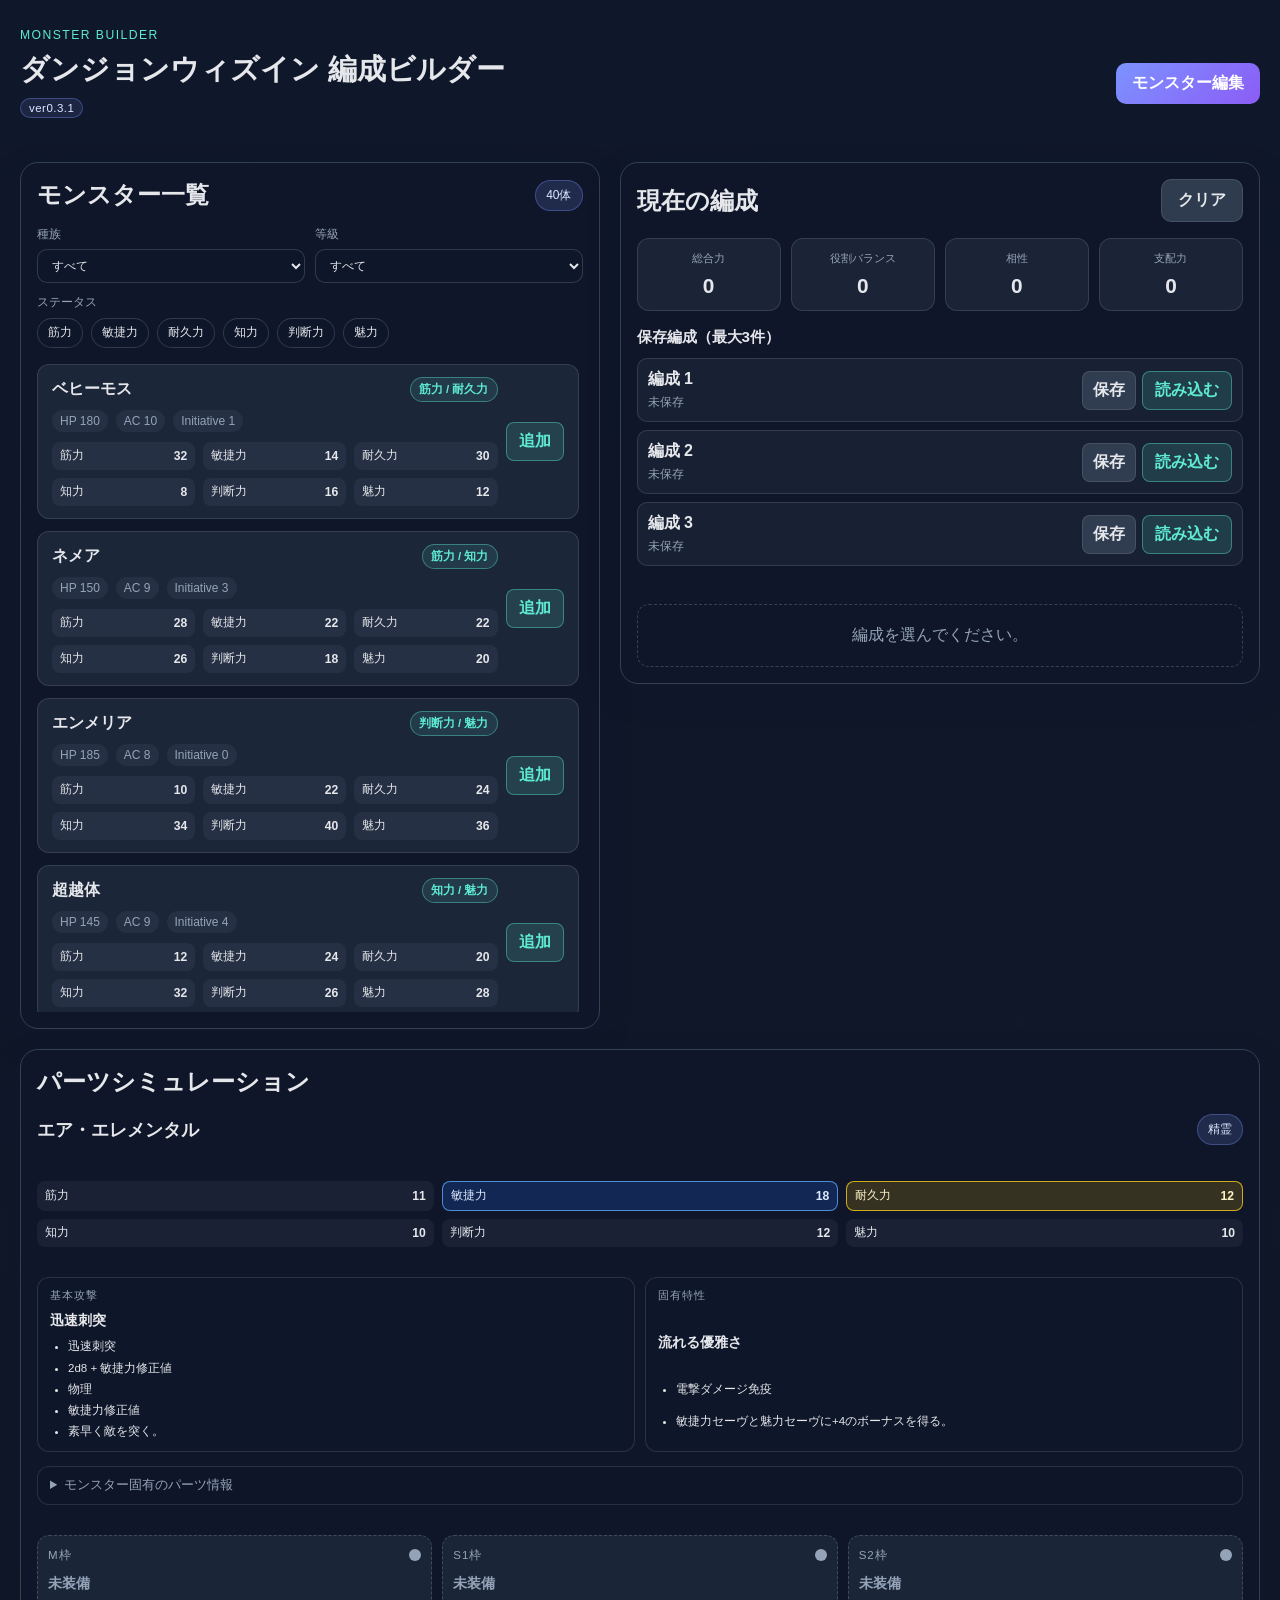
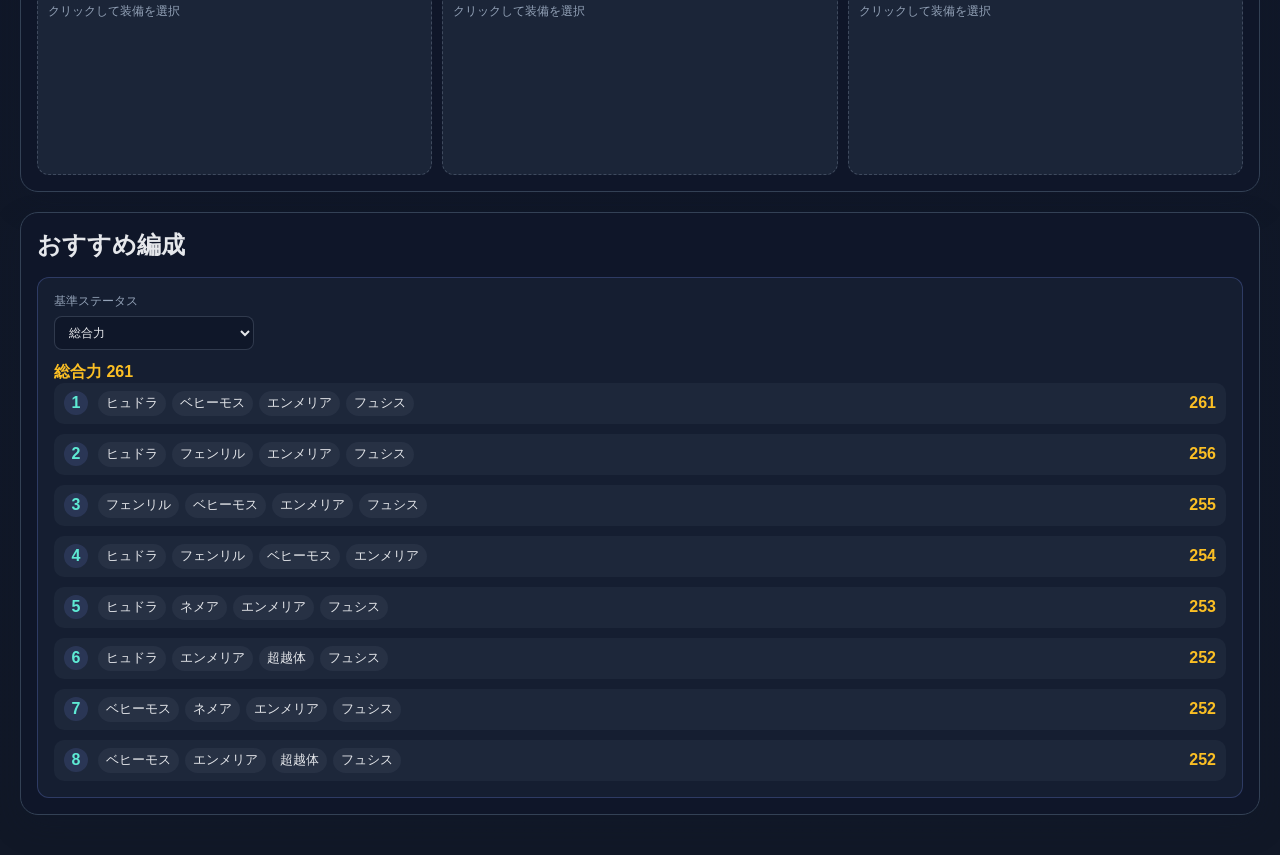
==== commit e2dd5edf: "タグの表示方法を変更、ゲーム内タグ以外の任意タグを追加できるように" ====
--- a/index.html
+++ b/index.html
@@ -104,8 +104,6 @@
     <script type="module">
       try {
         await window.MonsterSchema.initialize();
-        document.getElementById('schema-load-status').textContent =
-          `新データ構造を読み込みました（${window.MonsterSchema.schema.monsters.length}体）。`;
         await import('./app.js');
       } catch (error) {
         console.error('Failed to initialize the new monster schema.', error);
--- a/styles.css
+++ b/styles.css
@@ -977,22 +977,35 @@
   margin-right: 2px;
 }
 
-.part-rank-filter {
+.part-filters {
+  display: flex;
+  flex-wrap: wrap;
+  gap: 12px;
+  margin: 0 0 14px;
+}
+
+.part-filter {
   display: inline-flex;
   align-items: center;
   gap: 8px;
-  margin: 0 0 14px;
+  max-width: 100%;
   color: var(--muted);
   font-size: 0.8rem;
 }
 
-.part-rank-filter select {
+.part-filter select,
+.part-filter input {
   min-width: 120px;
+  max-width: 100%;
   border: 1px solid rgba(148, 163, 184, 0.28);
   border-radius: 8px;
   padding: 7px 10px;
   background: rgba(51, 65, 85, 0.65);
   color: var(--text);
+}
+
+.part-filter input {
+  width: 200px;
 }
 
 .part-sort-button,
@@ -1134,7 +1147,8 @@
   line-height: 1.5;
 }
 
-.part-card button {
+.part-card button,
+.slot-remove-btn {
   margin-top: 10px;
   width: 100%;
   border-radius: 8px;
@@ -1142,6 +1156,10 @@
   background: rgba(124, 147, 255, 0.14);
   color: #dfe8ff;
   border: 1px solid rgba(124, 147, 255, 0.35);
+}
+
+.slot-remove-btn {
+  margin-top: auto;
 }
 
 .suggestion-box {
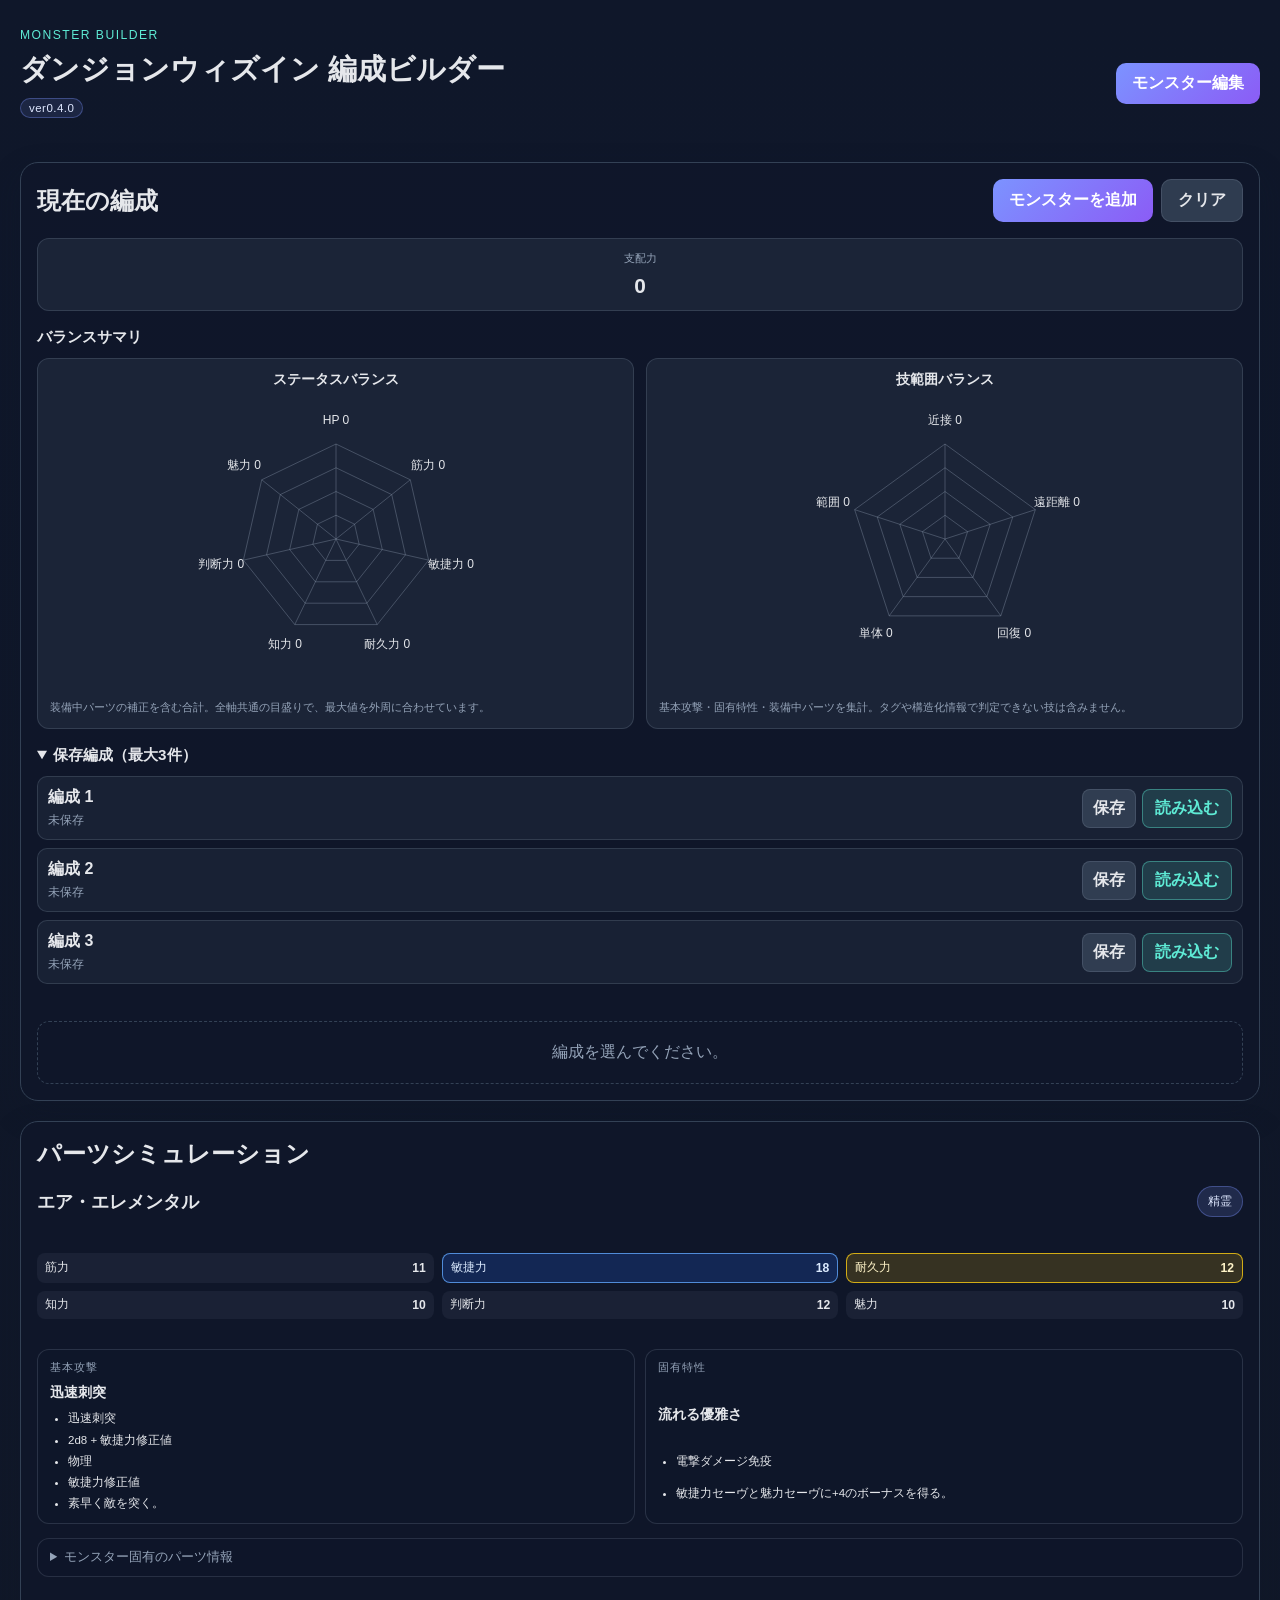
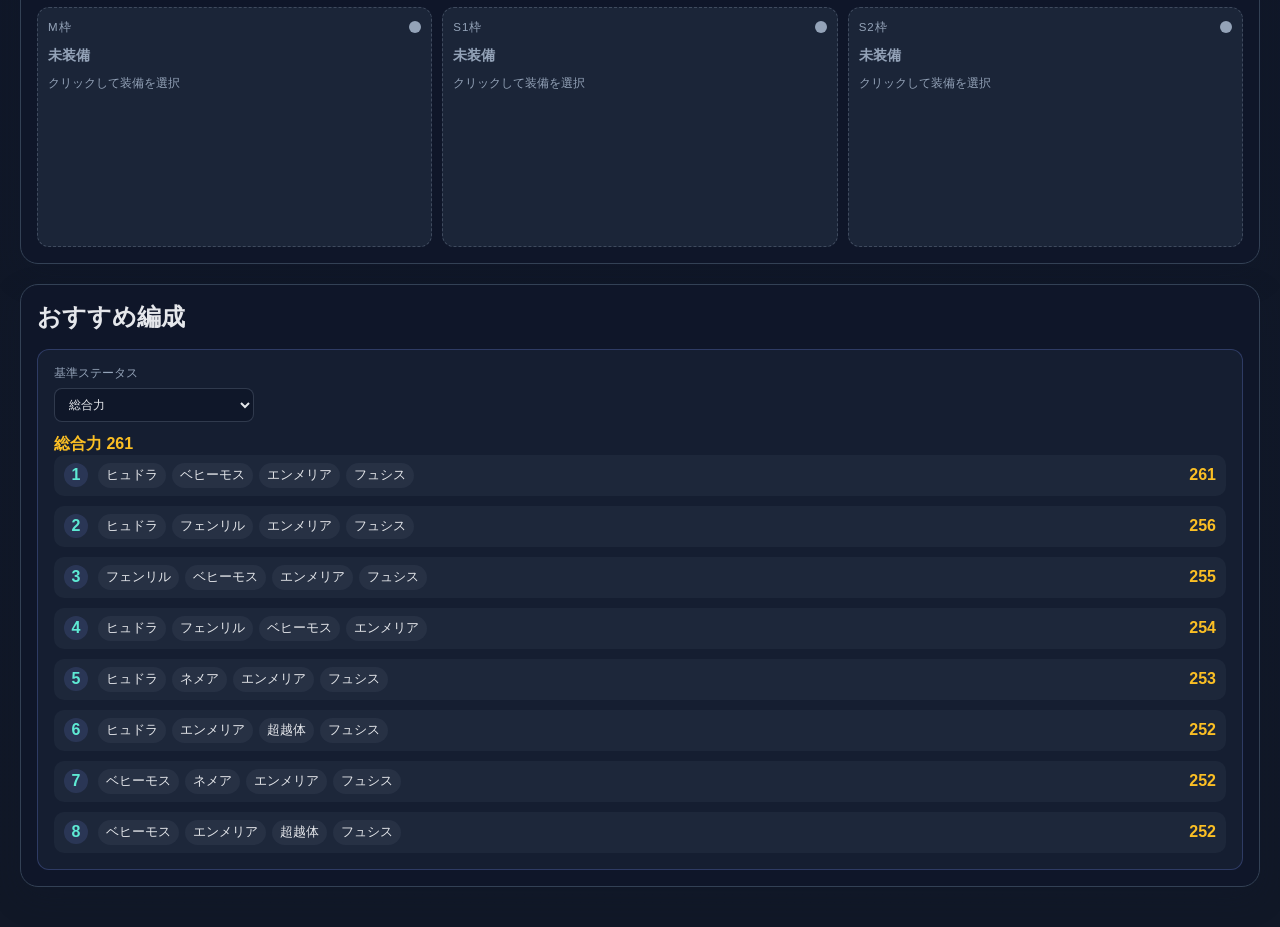
==== commit 70506b79: "モンスター編成欄を改修" ====
--- a/index.html
+++ b/index.html
@@ -19,62 +19,35 @@
       </header>
 
       <main class="layout">
-        <section class="panel roster-panel">
-          <div class="panel-header">
-            <h2>モンスター一覧</h2>
-            <span id="roster-count" class="badge">0体</span>
-          </div>
-          <div class="roster-filters">
-            <label class="filter-control">
-              <span>種族</span>
-              <select id="race-filter">
-                <option value="all">すべて</option>
-              </select>
-            </label>
-            <label class="filter-control">
-              <span>等級</span>
-              <select id="rank-filter">
-                <option value="all">すべて</option>
-              </select>
-            </label>
-          </div>
-          <div class="stat-filter-box">
-            <div class="stat-filter-label">ステータス</div>
-            <div id="stat-filter-list" class="stat-filter-list"></div>
-          </div>
-          <div id="unit-list" class="unit-list"></div>
-        </section>
-
         <section class="panel team-panel">
           <div class="panel-header">
             <h2>現在の編成</h2>
-            <button id="clear-btn" class="ghost-btn">クリア</button>
+            <div class="team-header-actions">
+              <button id="open-monster-picker" type="button" class="primary-btn">モンスターを追加</button>
+              <button id="clear-btn" class="ghost-btn">クリア</button>
+            </div>
           </div>
 
           <div class="summary-grid">
-            <div class="summary-item">
-              <span>総合力</span>
-              <strong id="team-score">0</strong>
-            </div>
-            <div class="summary-item">
-              <span>役割バランス</span>
-              <strong id="team-balance">0</strong>
-            </div>
-            <div class="summary-item">
-              <span>相性</span>
-              <strong id="team-synergy">0</strong>
-            </div>
             <div class="summary-item">
               <span>支配力</span>
               <strong id="team-control">0</strong>
             </div>
           </div>
 
-          <div class="formation-saves">
-            <h3>保存編成（最大3件）</h3>
+          <section class="balance-summary" aria-label="バランスサマリ">
+            <h3>バランスサマリ</h3>
+            <div class="balance-charts">
+              <div id="status-balance"></div>
+              <div id="skill-balance"></div>
+            </div>
+          </section>
+
+          <details class="formation-saves" open>
+            <summary>保存編成（最大3件）</summary>
             <div id="formation-save-list" class="formation-save-list"></div>
             <p id="formation-save-status" class="formation-save-status" role="status" aria-live="polite"></p>
-          </div>
+          </details>
 
           <div id="team-list" class="team-list"></div>
         </section>
@@ -99,6 +72,40 @@
       </main>
     </div>
 
+    <dialog id="monster-picker" class="monster-picker" aria-labelledby="monster-picker-title">
+      <div class="modal-header">
+        <h3 id="monster-picker-title">モンスターを追加</h3>
+        <button id="close-monster-picker" type="button" class="close-btn">閉じる</button>
+      </div>
+      <div class="monster-picker-columns">
+        <section class="monster-picker-selected" aria-labelledby="monster-picker-team-title">
+          <h4 id="monster-picker-team-title">現在の編成</h4>
+          <div id="monster-picker-team" class="team-list"></div>
+        </section>
+        <section class="monster-picker-roster" aria-labelledby="monster-picker-roster-title">
+          <div class="panel-header">
+            <h4 id="monster-picker-roster-title">モンスター一覧</h4>
+            <span id="roster-count" class="badge">0体</span>
+          </div>
+          <div class="roster-filters">
+            <label class="filter-control">
+              <span>種族</span>
+              <select id="race-filter"><option value="all">すべて</option></select>
+            </label>
+            <label class="filter-control">
+              <span>等級</span>
+              <select id="rank-filter"><option value="all">すべて</option></select>
+            </label>
+          </div>
+          <div class="stat-filter-box">
+            <div class="stat-filter-label">ステータス</div>
+            <div id="stat-filter-list" class="stat-filter-list"></div>
+          </div>
+          <div id="unit-list" class="unit-list"></div>
+        </section>
+      </div>
+    </dialog>
+
     <script src="app-version.js"></script>
     <script src="schema-data.js"></script>
     <script type="module">
--- a/styles.css
+++ b/styles.css
@@ -77,7 +77,7 @@
 
 .layout {
   display: grid;
-  grid-template-columns: minmax(0, 0.95fr) minmax(0, 1.05fr);
+  grid-template-columns: minmax(0, 1fr);
   gap: 20px;
   align-items: start;
 }
@@ -103,6 +103,56 @@
   margin-bottom: 16px;
 }
 
+.team-header-actions {
+  display: flex;
+  flex-wrap: wrap;
+  justify-content: flex-end;
+  gap: 8px;
+}
+
+.monster-picker {
+  width: min(1100px, 94vw);
+  max-width: none;
+  max-height: 88vh;
+  overflow: auto;
+  padding: 18px;
+  color: var(--text);
+  background: rgba(15, 23, 42, 0.98);
+  border: 1px solid rgba(148, 163, 184, 0.25);
+  border-radius: 18px;
+  box-shadow: 0 20px 50px rgba(15, 23, 42, 0.55);
+}
+
+.monster-picker::backdrop {
+  background: rgba(15, 23, 42, 0.72);
+}
+
+.monster-picker-columns {
+  display: grid;
+  grid-template-columns: minmax(0, 0.8fr) minmax(0, 1.2fr);
+  align-items: start;
+  gap: 16px;
+}
+
+.monster-picker-columns h4 {
+  margin: 0;
+  font-size: 0.95rem;
+}
+
+.monster-picker-selected,
+.monster-picker-roster {
+  min-width: 0;
+}
+
+.monster-picker-selected h4 {
+  margin-bottom: 16px;
+}
+
+.monster-picker-selected .team-list {
+  max-height: 65vh;
+  overflow-y: auto;
+}
+
 .roster-filters {
   display: grid;
   grid-template-columns: repeat(2, minmax(0, 1fr));
@@ -562,7 +612,7 @@
 
 .summary-grid {
   display: grid;
-  grid-template-columns: repeat(4, minmax(0, 1fr));
+  grid-template-columns: minmax(0, 1fr);
   gap: 10px;
   margin-bottom: 16px;
 }
@@ -586,13 +636,78 @@
   font-size: 1.3rem;
 }
 
+.balance-summary {
+  margin-bottom: 16px;
+}
+
+.balance-summary h3 {
+  margin: 0 0 10px;
+  font-size: 0.95rem;
+}
+
+.balance-charts {
+  display: grid;
+  grid-template-columns: repeat(auto-fit, minmax(min(100%, 240px), 1fr));
+  gap: 12px;
+}
+
+.balance-chart {
+  height: 100%;
+  background: rgba(30, 41, 59, 0.8);
+  border: 1px solid rgba(148, 163, 184, 0.2);
+  border-radius: 12px;
+  padding: 12px;
+}
+
+.balance-chart h4 {
+  margin: 0;
+  text-align: center;
+  font-size: 0.85rem;
+}
+
+.radar-chart {
+  display: block;
+  width: 100%;
+  max-width: 370px;
+  aspect-ratio: 370 / 300;
+  margin: 0 auto;
+  overflow: visible;
+  color: var(--text);
+  font-size: 12px;
+  fill: currentColor;
+}
+
+.radar-grid {
+  fill: none;
+  stroke: rgba(148, 163, 184, 0.35);
+}
+
+.radar-axis {
+  stroke: rgba(148, 163, 184, 0.35);
+}
+
+.radar-data {
+  fill: rgba(96, 165, 250, 0.3);
+  stroke: #60a5fa;
+  stroke-width: 2;
+}
+
+.balance-help {
+  color: var(--muted);
+  font-size: 0.7rem;
+  line-height: 1.5;
+  margin: 10px 0 0;
+}
+
 .formation-saves {
   margin-bottom: 16px;
 }
 
-.formation-saves h3 {
+.formation-saves > summary {
   margin: 0 0 10px;
   font-size: 0.95rem;
+  font-weight: 700;
+  cursor: pointer;
 }
 
 .formation-save-list {
@@ -1463,6 +1578,14 @@
 }
 
 @media (max-width: 640px) {
+  .monster-picker-columns {
+    grid-template-columns: 1fr;
+  }
+
+  .monster-picker-selected .team-list {
+    max-height: 25vh;
+  }
+
   .parts-editor-grid,
   .part-fields-grid,
   .schema-ability-fields,
